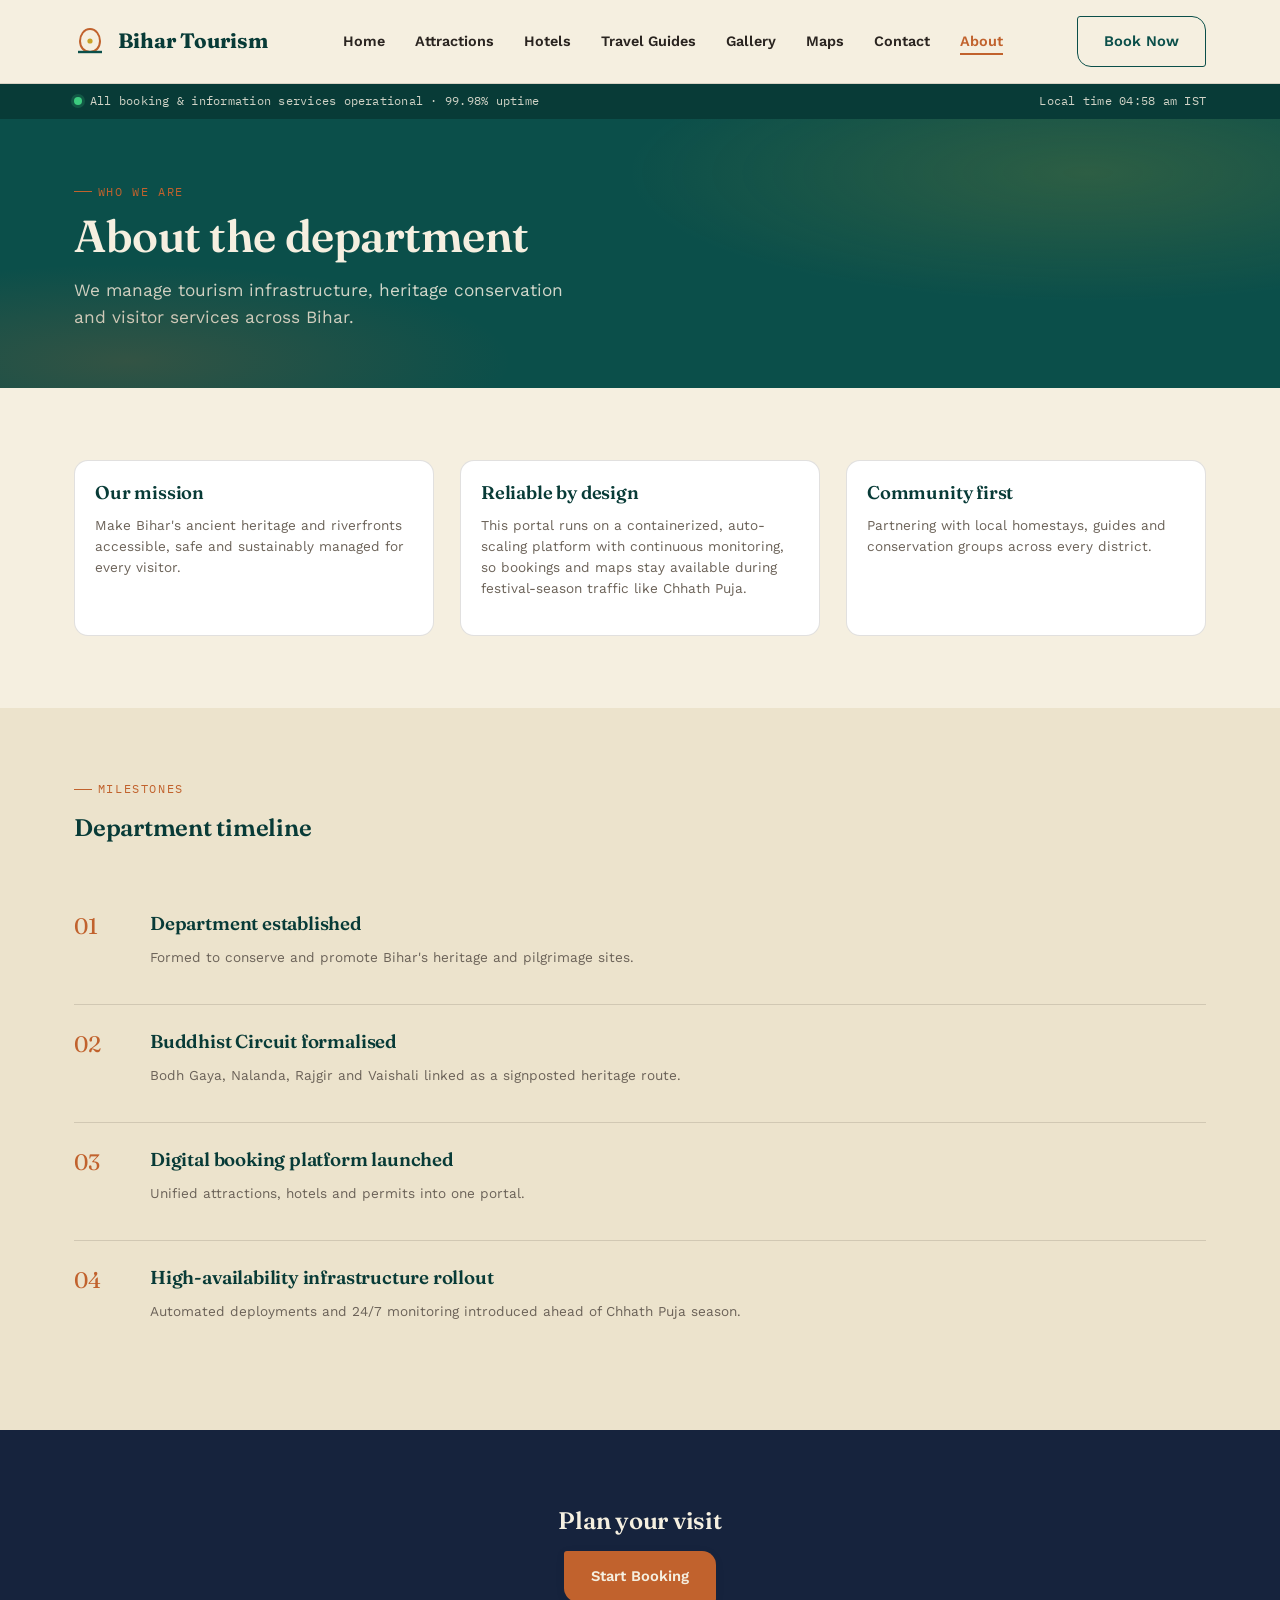
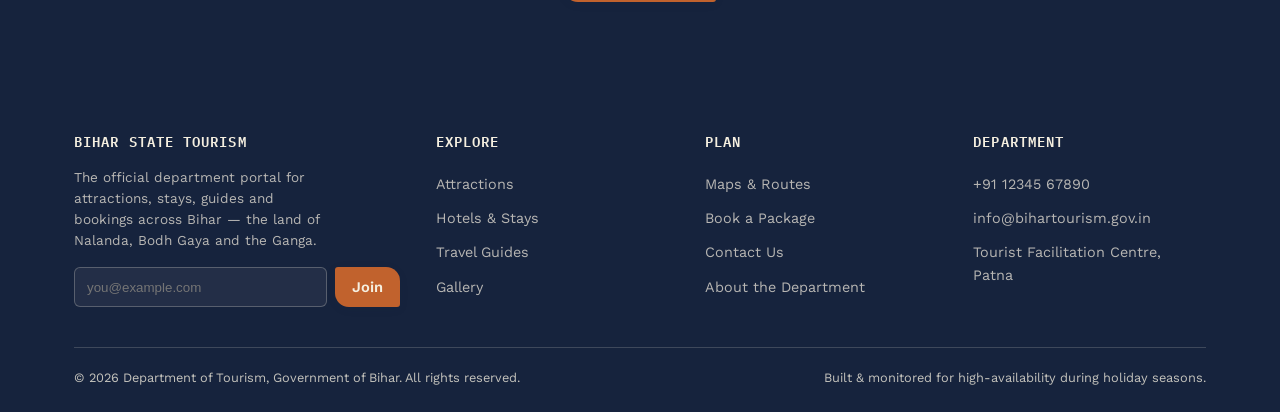
==== src/main/resources/templates/about.html @ 40209796 "frontend website done" ====
<!DOCTYPE html>
<html lang="en">
<head>
<meta charset="UTF-8">
<meta name="viewport" content="width=device-width, initial-scale=1.0">
<title>About · Bihar State Tourism</title>
<meta name="description" content="Learn about the Bihar Department of Tourism and how the portal stays reliable during peak season.">
<link rel="stylesheet" href="../static/css/style.css">
</head>
<body>
<a class="skip-link" href="#main">Skip to content</a>
<header class="site-header">
  <nav class="nav">
    <a class="brand" href="index.html">
      <svg class="mark" viewBox="0 0 32 32" fill="none" xmlns="http://www.w3.org/2000/svg" aria-hidden="true">
        <path d="M16 4 C10 4, 6 10, 6 16 C6 22, 10 27, 16 27 C22 27, 26 22, 26 16 C26 10, 22 4, 16 4Z" stroke="#C1622D" stroke-width="2" fill="none"/>
        <path d="M4 27h24" stroke="#0B4F4A" stroke-width="2.4"/>
        <circle cx="16" cy="16" r="2.6" fill="#C9A227"/>
      </svg>
      Bihar Tourism
    </a>
    <button class="nav-toggle" aria-label="Toggle menu" aria-expanded="false">
      <span></span><span></span><span></span>
    </button>
    <ul class="nav-links">
      <li><a href="index.html">Home</a></li>
      <li><a href="attractions.html">Attractions</a></li>
      <li><a href="hotels.html">Hotels</a></li>
      <li><a href="guides.html">Travel Guides</a></li>
      <li><a href="gallery.html">Gallery</a></li>
      <li><a href="maps.html">Maps</a></li>
      <li><a href="contact.html">Contact</a></li>
      <li><a href="about.html" class="active">About</a></li>
    </ul>
    <div class="nav-actions">
      <a class="btn btn-outline" href="booking.html">Book Now</a>
    </div>
  </nav>
</header>
<div class="status-strip">
  <div class="container">
    <span><span class="status-dot" aria-hidden="true"></span>All booking &amp; information services operational · 99.98% uptime</span>
    <span>Local time <span data-status-time>--:--</span> IST</span>
  </div>
</div>
<main id="main">

<section class="hero" style="padding:64px 0 40px;">
  <div class="container">
    <p class="eyebrow">Who we are</p>
    <h1 style="font-size:clamp(2rem,3.6vw,2.8rem);">About the department</h1>
    <p class="lead">We manage tourism infrastructure, heritage conservation and visitor services across Bihar.</p>
  </div>
</section>
<section>
  <div class="container">
    <div class="grid grid-3">
      <div class="card"><div class="body"><h3>Our mission</h3><p class="small">Make Bihar's ancient heritage and riverfronts accessible, safe and sustainably managed for every visitor.</p></div></div>
      <div class="card"><div class="body"><h3>Reliable by design</h3><p class="small">This portal runs on a containerized, auto-scaling platform with continuous monitoring, so bookings and maps stay available during festival-season traffic like Chhath Puja.</p></div></div>
      <div class="card"><div class="body"><h3>Community first</h3><p class="small">Partnering with local homestays, guides and conservation groups across every district.</p></div></div>
    </div>
  </div>
</section>
<section class="band-ivory-dim">
  <div class="container">
    <div class="section-head"><p class="eyebrow">Milestones</p><h2>Department timeline</h2></div>
    <div class="steps">
      <div class="step"><div class="num"></div><div><h3>Department established</h3><p class="small">Formed to conserve and promote Bihar's heritage and pilgrimage sites.</p></div></div>
      <div class="step"><div class="num"></div><div><h3>Buddhist Circuit formalised</h3><p class="small">Bodh Gaya, Nalanda, Rajgir and Vaishali linked as a signposted heritage route.</p></div></div>
      <div class="step"><div class="num"></div><div><h3>Digital booking platform launched</h3><p class="small">Unified attractions, hotels and permits into one portal.</p></div></div>
      <div class="step"><div class="num"></div><div><h3>High-availability infrastructure rollout</h3><p class="small">Automated deployments and 24/7 monitoring introduced ahead of Chhath Puja season.</p></div></div>
    </div>
  </div>
</section>
<section class="band-dark text-center">
  <div class="container">
    <h2>Plan your visit</h2>
    <a class="btn btn-primary" href="booking.html">Start Booking</a>
  </div>
</section>

</main>
<footer class="site-footer">
  <div class="container">
    <div class="footer-grid">
      <div>
        <h4>Bihar State Tourism</h4>
        <p class="small" style="color:rgba(245,239,224,0.72); max-width:32ch;">The official department portal for attractions, stays, guides and bookings across Bihar — the land of Nalanda, Bodh Gaya and the Ganga.</p>
        <form data-newsletter style="display:flex; gap:8px; margin-top:16px;">
          <label for="nl-email" class="visually-hidden" style="position:absolute; left:-9999px;">Email address</label>
          <input id="nl-email" type="email" placeholder="you@example.com" required
            style="flex:1; padding:10px 12px; border-radius:6px; border:1px solid rgba(245,239,224,0.25); background:rgba(245,239,224,0.06); color:#F5EFE0;">
          <button class="btn btn-primary" type="submit" style="padding:10px 16px;">Join</button>
        </form>
      </div>
      <div>
        <h4>Explore</h4>
        <a href="attractions.html">Attractions</a>
        <a href="hotels.html">Hotels &amp; Stays</a>
        <a href="guides.html">Travel Guides</a>
        <a href="gallery.html">Gallery</a>
      </div>
      <div>
        <h4>Plan</h4>
        <a href="maps.html">Maps &amp; Routes</a>
        <a href="booking.html">Book a Package</a>
        <a href="contact.html">Contact Us</a>
        <a href="about.html">About the Department</a>
      </div>
      <div>
        <h4>Department</h4>
        <a href="tel:+911234567890">+91 12345 67890</a>
        <a href="mailto:info@bihartourism.gov.in">info@bihartourism.gov.in</a>
        <a href="#">Tourist Facilitation Centre, Patna</a>
      </div>
    </div>
    <div class="footer-bottom">
      <span>© 2026 Department of Tourism, Government of Bihar. All rights reserved.</span>
      <span>Built &amp; monitored for high-availability during holiday seasons.</span>
    </div>
  </div>
</footer>
<button class="to-top" aria-label="Back to top">↑</button>
<script src="../static/js/script.js"></script>
</body>
</html>
---- src/main/resources/static/css/style.css ----
/* ==========================================================================
   Kokanya State Tourism — Design System
   "Where the Ghats Meet the Sea"
   Signature motif: the coastal temple arch (see --arch clip-paths & .arch-frame)
   ========================================================================== */

@import url('https://fonts.googleapis.com/css2?family=Fraunces:opsz,wght@9..144,400;9..144,500;9..144,600;9..144,700&family=Work+Sans:wght@400;500;600;700&family=IBM+Plex+Mono:wght@400;500&display=swap');

:root{
  /* Color tokens */
  --teal-deep:      #0B4F4A;
  --teal-ink:       #083B37;
  --terracotta:     #C1622D;
  --terracotta-dk:  #A34F22;
  --ivory:          #F5EFE0;
  --ivory-dim:      #ECE3CC;
  --indigo-night:   #16233D;
  --gold:           #C9A227;
  --charcoal:       #2A2420;
  --white:          #FFFFFF;
  --line:           rgba(42,36,32,0.14);
  --line-on-dark:   rgba(245,239,224,0.18);

  /* Type */
  --font-display: 'Fraunces', serif;
  --font-body: 'Work Sans', sans-serif;
  --font-mono: 'IBM Plex Mono', monospace;

  /* Layout */
  --max-w: 1180px;
  --radius-s: 6px;
  --radius-m: 14px;
  --shadow-1: 0 2px 10px rgba(22,35,61,0.08);
  --shadow-2: 0 16px 40px rgba(22,35,61,0.16);
}

*, *::before, *::after{ box-sizing: border-box; }
html{ scroll-behavior: smooth; }
@media (prefers-reduced-motion: reduce){
  html{ scroll-behavior: auto; }
  *{ animation-duration: 0.001ms !important; animation-iteration-count: 1 !important; transition-duration: 0.001ms !important; }
}

body{
  margin:0;
  font-family: var(--font-body);
  color: var(--charcoal);
  background: var(--ivory);
  line-height: 1.55;
  -webkit-font-smoothing: antialiased;
}

img{ max-width:100%; display:block; }
a{ color: inherit; text-decoration: none; }
ul{ margin:0; padding:0; list-style:none; }
h1,h2,h3,h4{ font-family: var(--font-display); margin:0 0 .5em; font-weight:600; letter-spacing:-0.01em; color: var(--teal-ink); }
p{ margin:0 0 1em; }

.eyebrow{
  font-family: var(--font-mono);
  font-size: 0.72rem;
  letter-spacing: 0.14em;
  text-transform: uppercase;
  color: var(--terracotta);
  display:flex; align-items:center; gap:.5em;
}
.eyebrow::before{ content:""; width:18px; height:1px; background: var(--terracotta); display:inline-block; }

.container{ max-width: var(--max-w); margin: 0 auto; padding: 0 24px; }
section{ padding: 72px 0; }

:focus-visible{ outline: 3px solid var(--gold); outline-offset: 2px; }

/* ---------- Buttons ---------- */
.btn{
  display:inline-flex; align-items:center; justify-content:center; gap:.5em;
  font-family: var(--font-body); font-weight:600; font-size:0.92rem;
  padding: 13px 26px; border-radius: 3px 14px 3px 14px;
  border: 1px solid transparent; cursor:pointer; transition: transform .18s ease, box-shadow .18s ease, background .18s ease;
  white-space: nowrap;
}
.btn:hover{ transform: translateY(-2px); }
.btn-primary{ background: var(--terracotta); color: var(--ivory); box-shadow: var(--shadow-1); }
.btn-primary:hover{ background: var(--terracotta-dk); box-shadow: var(--shadow-2); }
.btn-ghost{ background: transparent; border-color: var(--line-on-dark); color: inherit; }
.btn-ghost:hover{ border-color: currentColor; }
.btn-outline{ background:transparent; border-color: var(--teal-deep); color: var(--teal-deep); }
.btn-outline:hover{ background: var(--teal-deep); color: var(--ivory); }
.btn-block{ width:100%; }
.btn[disabled]{ opacity:.55; cursor:not-allowed; transform:none; }

/* ---------- Header / Nav ---------- */
.site-header{
  position: sticky; top:0; z-index: 100;
  background: rgba(245,239,224,0.92); backdrop-filter: blur(8px);
  border-bottom: 1px solid var(--line);
}
.nav{
  display:flex; align-items:center; justify-content:space-between;
  padding: 16px 24px; max-width: var(--max-w); margin:0 auto;
}
.brand{ display:flex; align-items:center; gap:.6em; font-family: var(--font-display); font-size:1.3rem; font-weight:700; color: var(--teal-ink); }
.brand .mark{ width:32px; height:32px; }
.nav-links{ display:flex; align-items:center; gap: 30px; }
.nav-links a{
  font-size: 0.9rem; font-weight:600; color: var(--charcoal); position:relative; padding: 4px 0;
}
.nav-links a::after{
  content:""; position:absolute; left:0; bottom:-2px; width:0; height:2px; background: var(--terracotta); transition: width .2s ease;
}
.nav-links a:hover::after, .nav-links a.active::after{ width:100%; }
.nav-links a.active{ color: var(--terracotta); }
.nav-actions{ display:flex; align-items:center; gap:14px; }
.nav-toggle{
  display:none; flex-direction:column; gap:5px; background:none; border:none; cursor:pointer; padding:8px;
}
.nav-toggle span{ width:24px; height:2px; background: var(--teal-ink); display:block; }

@media (max-width: 880px){
  .nav-toggle{ display:flex; }
  .nav-links{
    position:absolute; top:100%; left:0; right:0; background: var(--ivory);
    flex-direction:column; align-items:flex-start; gap:0; border-bottom:1px solid var(--line);
    max-height:0; overflow:hidden; transition: max-height .3s ease;
  }
  .nav-links.open{ max-height: 480px; }
  .nav-links a{ padding: 14px 24px; width:100%; border-bottom:1px solid var(--line); }
  .nav-links a::after{ display:none; }
  .nav-actions .btn-outline{ display:none; }
}

/* ---------- Hero ---------- */
.hero{
  position:relative; overflow:hidden; background: var(--teal-deep); color: var(--ivory);
  padding: 96px 0 64px;
}
.hero::before{
  content:""; position:absolute; inset:0;
  background:
    radial-gradient(60% 80% at 85% 20%, rgba(201,162,39,0.18), transparent 60%),
    radial-gradient(50% 60% at 10% 90%, rgba(193,98,45,0.22), transparent 60%);
  pointer-events:none;
}
.hero-grid{ position:relative; display:grid; grid-template-columns: 1.1fr .9fr; gap:48px; align-items:center; }
.hero h1{ color: var(--ivory); font-size: clamp(2.4rem, 4.4vw, 3.6rem); line-height:1.05; margin-bottom:.4em; }
.hero h1 em{ font-style:italic; color: var(--gold); }
.hero p.lead{ font-size:1.08rem; max-width: 46ch; color: rgba(245,239,224,0.85); }
.hero-cta{ display:flex; gap:14px; margin-top: 28px; flex-wrap:wrap; }
.hero-stats{ display:flex; gap:28px; margin-top:44px; flex-wrap:wrap; }
.hero-stats .stat b{ display:block; font-family: var(--font-display); font-size:1.6rem; color: var(--gold); }
.hero-stats .stat span{ font-size:0.78rem; color: rgba(245,239,224,0.7); text-transform:uppercase; letter-spacing:.06em; }

/* Signature arch motif */
.arch-frame{
  position:relative; border-radius: 50% 50% 3px 3px / 60% 60% 0 0;
  overflow:hidden; box-shadow: var(--shadow-2);
  aspect-ratio: 3/4;
}
.arch-frame img, .arch-frame .ph{ width:100%; height:100%; object-fit:cover; }
.arch-frame::after{
  content:""; position:absolute; inset:10px; border:1.5px solid rgba(245,239,224,0.55);
  border-radius: 50% 50% 3px 3px / 60% 60% 0 0; pointer-events:none;
}

/* Placeholder "photo" blocks (no binary images shipped in this build) */
.ph{
  display:flex; align-items:center; justify-content:center; text-align:center;
  color: var(--ivory); font-family:var(--font-mono); font-size:.72rem; letter-spacing:.08em; text-transform:uppercase;
  background: linear-gradient(135deg, var(--teal-deep), var(--indigo-night));
  padding: 10px;
}
.ph.gold{ background: linear-gradient(135deg, var(--terracotta), var(--gold)); }
.ph span{ opacity:.85; }

/* ---------- Section headers ---------- */
.section-head{ max-width: 640px; margin-bottom: 40px; }
.section-head.center{ margin-left:auto; margin-right:auto; text-align:center; }

/* ---------- Cards ---------- */
.grid{ display:grid; gap: 26px; }
.grid-3{ grid-template-columns: repeat(3, 1fr); }
.grid-4{ grid-template-columns: repeat(4, 1fr); }
.grid-2{ grid-template-columns: repeat(2, 1fr); }
@media (max-width: 980px){ .grid-3, .grid-4{ grid-template-columns: repeat(2,1fr); } }
@media (max-width: 620px){ .grid-2,.grid-3,.grid-4{ grid-template-columns: 1fr; } }

.card{
  background: var(--white); border-radius: var(--radius-m); overflow:hidden;
  border:1px solid var(--line); transition: transform .2s ease, box-shadow .2s ease;
  display:flex; flex-direction:column;
}
.card:hover{ transform: translateY(-4px); box-shadow: var(--shadow-2); }
.card .thumb{ aspect-ratio: 4/3; }
.card .body{ padding: 18px 20px 22px; display:flex; flex-direction:column; gap:8px; flex:1; }
.card .tag{
  font-family: var(--font-mono); font-size:.68rem; letter-spacing:.08em; text-transform:uppercase;
  color: var(--teal-deep); background: var(--ivory-dim); padding:3px 9px; border-radius:20px; align-self:flex-start;
}
.card h3{ font-size:1.15rem; margin:0; }
.card .meta{ font-size:.82rem; color:#6b6258; display:flex; gap:14px; }
.card .price{ font-family: var(--font-mono); font-weight:600; color: var(--terracotta); }
.card .foot{ margin-top:auto; display:flex; justify-content:space-between; align-items:center; padding-top:10px; }

/* ---------- Filters / search bar ---------- */
.filter-bar{
  display:flex; flex-wrap:wrap; gap:12px; align-items:center; padding:18px;
  background: var(--white); border:1px solid var(--line); border-radius: var(--radius-m);
  margin-bottom: 34px;
}
.filter-bar input[type="search"]{
  flex:1; min-width:200px; padding:11px 14px; border:1px solid var(--line); border-radius:8px; font-family:var(--font-body); font-size:.92rem;
}
.chip{
  font-family: var(--font-mono); font-size:.75rem; padding:8px 14px; border-radius:20px; border:1px solid var(--line);
  background: var(--ivory); cursor:pointer; transition: all .15s ease;
}
.chip.active, .chip:hover{ background: var(--teal-deep); color:var(--ivory); border-color: var(--teal-deep); }
.empty-state{ text-align:center; padding: 50px 20px; color:#786f63; display:none; }
.empty-state.show{ display:block; }

/* ---------- Forms ---------- */
.form-grid{ display:grid; grid-template-columns: 1fr 1fr; gap:18px; }
@media (max-width:620px){ .form-grid{ grid-template-columns:1fr; } }
.field{ display:flex; flex-direction:column; gap:6px; }
.field.full{ grid-column: 1 / -1; }
.field label{ font-size:.82rem; font-weight:600; color: var(--teal-ink); }
.field .hint{ font-size:.74rem; color:#8a8074; }
.field input, .field select, .field textarea{
  padding: 12px 14px; border:1px solid var(--line); border-radius:8px; font-family:var(--font-body); font-size:.94rem; background:var(--white);
  color: var(--charcoal);
}
.field input:focus, .field select:focus, .field textarea:focus{ border-color: var(--terracotta); }
.field.error input, .field.error select, .field.error textarea{ border-color:#B3402B; }
.field .err-msg{ font-size:.76rem; color:#B3402B; display:none; }
.field.error .err-msg{ display:block; }
.form-card{ background: var(--white); border:1px solid var(--line); border-radius: var(--radius-m); padding: 32px; box-shadow: var(--shadow-1); }

/* ---------- Banded sections ---------- */
.band-dark{ background: var(--indigo-night); color: var(--ivory); }
.band-dark h2{ color: var(--ivory); }
.band-ivory-dim{ background: var(--ivory-dim); }

/* ---------- Timeline / steps (guides) ---------- */
.steps{ counter-reset: step; display:flex; flex-direction:column; gap:0; }
.step{
  display:grid; grid-template-columns: 56px 1fr; gap:20px; padding: 22px 0; border-bottom:1px solid var(--line);
}
.step:last-child{ border-bottom:none; }
.step .num{
  counter-increment: step; font-family: var(--font-display); font-size:1.4rem; color: var(--terracotta);
}
.step .num::before{ content: counter(step, decimal-leading-zero); }

/* ---------- Gallery / lightbox ---------- */
.gallery-grid{ display:grid; grid-template-columns: repeat(4, 1fr); gap:14px; }
@media (max-width:900px){ .gallery-grid{ grid-template-columns: repeat(2,1fr); } }
.gallery-item{ cursor:pointer; border-radius: var(--radius-s); overflow:hidden; aspect-ratio:1; border:1px solid var(--line); }
.gallery-item .ph{ height:100%; }
.lightbox{
  position:fixed; inset:0; background: rgba(11,20,35,0.92); display:none; align-items:center; justify-content:center;
  z-index:1000; padding:30px; flex-direction:column; gap:14px;
}
.lightbox.open{ display:flex; }
.lightbox .lb-frame{ max-width:720px; width:100%; aspect-ratio:4/3; }
.lightbox .lb-cap{ color: var(--ivory); font-family:var(--font-mono); font-size:.85rem; text-align:center; }
.lightbox .lb-close{ position:absolute; top:24px; right:28px; background:none; border:none; color:var(--ivory); font-size:1.8rem; cursor:pointer; }
.lightbox .lb-nav{ display:flex; gap:20px; }
.lightbox .lb-nav button{ background: rgba(245,239,224,0.12); border:1px solid var(--line-on-dark); color:var(--ivory); border-radius:50%; width:40px; height:40px; cursor:pointer; }

/* Container settings */
.gallery-item .ph {
  position: relative;
  width: 100%;
  height: 100%;
}

/* Image formatting */
.gallery-item img {
  width: 100%;
  height: 100%;
  object-fit: cover;
  display: block;
}

/* Text overlay alignment */
.gallery-item .item-name {
  position: absolute;
  bottom: 0;
  left: 0;
  right: 0;
  background: linear-gradient(transparent, rgba(0, 0, 0, 0.75));
  color: #ffffff;
  padding: 12px 10px;
  font-size: 0.9rem;
  font-weight: 500;
  text-shadow: 1px 1px 2px rgba(0,0,0,0.5);
}


/* ---------- Maps page ---------- */
#map{ height: 520px; border-radius: var(--radius-m); border:1px solid var(--line); }
.map-legend{ display:flex; gap:16px; flex-wrap:wrap; margin-top:16px; font-size:.85rem; }
.map-legend span{ display:inline-flex; align-items:center; gap:6px; }
.dot{ width:10px; height:10px; border-radius:50%; display:inline-block; }

/* ---------- Booking summary ---------- */
.summary-card{
  background: var(--teal-deep); color: var(--ivory); border-radius: var(--radius-m); padding:26px;
  position:sticky; top:100px;
}
.summary-card h3{ color: var(--ivory); }
.summary-row{ display:flex; justify-content:space-between; padding:10px 0; border-bottom:1px solid var(--line-on-dark); font-size:.92rem; }
.summary-row.total{ font-weight:700; font-size:1.05rem; border-bottom:none; padding-top:16px; }

/* ---------- Status strip (infra/reliability nod) ---------- */
.status-strip{
  background: var(--teal-ink); color: rgba(245,239,224,0.85); font-family: var(--font-mono); font-size:.76rem;
  padding: 8px 0; letter-spacing:.02em;
}
.status-strip .container{ display:flex; align-items:center; justify-content:space-between; flex-wrap:wrap; gap:8px; }
.status-dot{ width:8px; height:8px; border-radius:50%; background:#3CCB7F; display:inline-block; margin-right:8px; box-shadow:0 0 0 3px rgba(60,203,127,0.2); }

/* ---------- Footer ---------- */
.site-footer{ background: var(--indigo-night); color: rgba(245,239,224,0.78); padding: 56px 0 24px; }
.footer-grid{ display:grid; grid-template-columns: 1.4fr 1fr 1fr 1fr; gap:36px; }
@media (max-width:820px){ .footer-grid{ grid-template-columns: 1fr 1fr; } }
.footer-grid h4{ color: var(--ivory); font-size:.85rem; text-transform:uppercase; letter-spacing:.08em; font-family:var(--font-mono); margin-bottom:16px; }
.footer-grid a{ display:block; padding:6px 0; font-size:.9rem; color: rgba(245,239,224,0.72); }
.footer-grid a:hover{ color: var(--gold); }
.footer-bottom{ margin-top:40px; padding-top:20px; border-top:1px solid var(--line-on-dark); display:flex; justify-content:space-between; flex-wrap:wrap; gap:10px; font-size:.8rem; }

/* ---------- Back to top ---------- */
.to-top{
  position:fixed; bottom:26px; right:26px; width:46px; height:46px; border-radius:50%;
  background: var(--terracotta); color:var(--ivory); border:none; cursor:pointer; box-shadow: var(--shadow-2);
  display:flex; align-items:center; justify-content:center; opacity:0; pointer-events:none; transition: opacity .25s ease, transform .25s ease;
  z-index: 90;
}
.to-top.show{ opacity:1; pointer-events:auto; }

/* ---------- Toast ---------- */
.toast{
  position:fixed; bottom:26px; left:50%; transform: translateX(-50%) translateY(20px);
  background: var(--teal-ink); color: var(--ivory); padding: 14px 22px; border-radius: 10px; font-size:.9rem;
  opacity:0; pointer-events:none; transition: all .3s ease; z-index: 200; box-shadow: var(--shadow-2);
}
.toast.show{ opacity:1; transform: translateX(-50%) translateY(0); }

/* ---------- Utility ---------- */
.text-center{ text-align:center; }
.mt-0{ margin-top:0; }
.small{ font-size:.85rem; color:#6b6258; }
.divider{ height:1px; background:var(--line); margin: 48px 0; border:none; }
.badge-list{ display:flex; gap:10px; flex-wrap:wrap; }
.skip-link{ position:absolute; left:-999px; top:0; background:var(--terracotta); color:var(--ivory); padding:10px 16px; z-index:1000; }
.skip-link:focus{ left:12px; top:12px; }
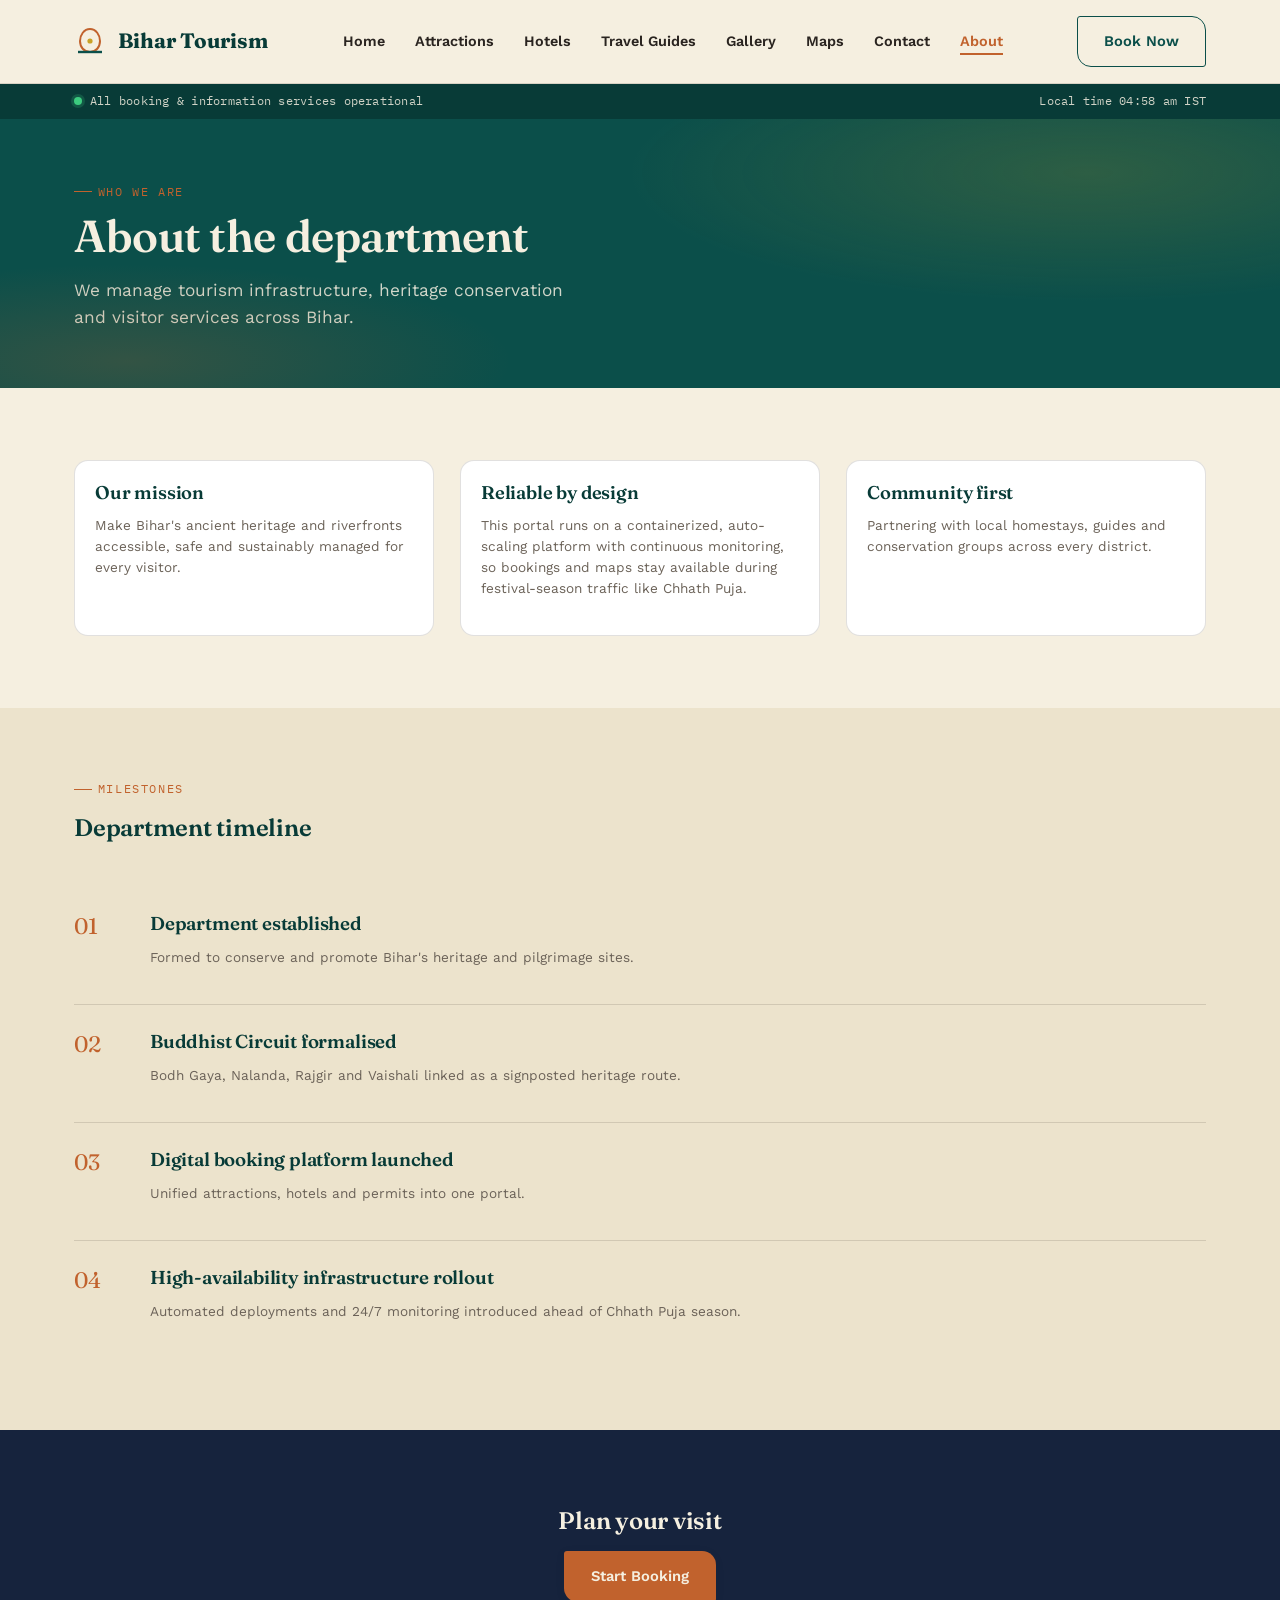
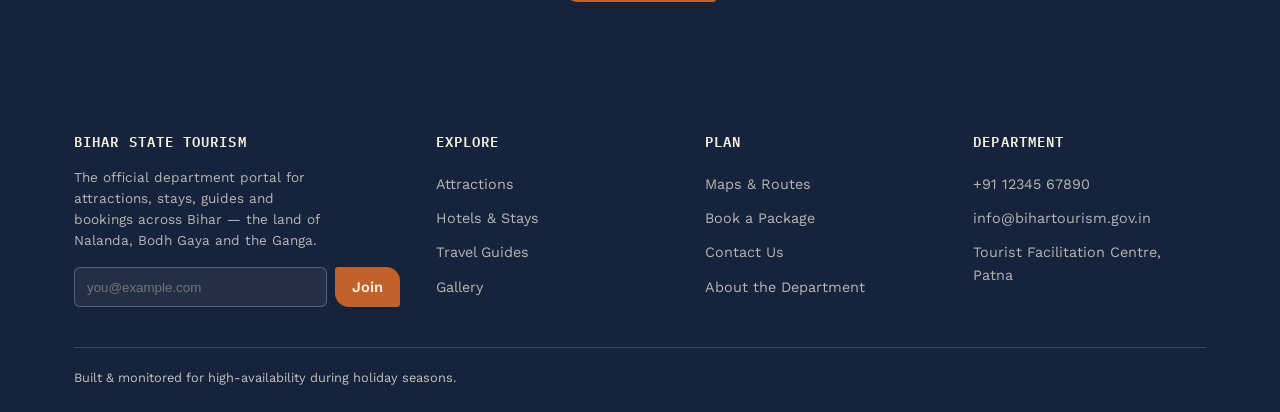
==== commit ae12bb85: "images added" ====
--- a/src/main/resources/templates/about.html
+++ b/src/main/resources/templates/about.html
@@ -39,7 +39,7 @@
 </header>
 <div class="status-strip">
   <div class="container">
-    <span><span class="status-dot" aria-hidden="true"></span>All booking &amp; information services operational · 99.98% uptime</span>
+    <span><span class="status-dot" aria-hidden="true"></span>All booking &amp; information services operational</span>
     <span>Local time <span data-status-time>--:--</span> IST</span>
   </div>
 </div>
@@ -115,7 +115,6 @@
       </div>
     </div>
     <div class="footer-bottom">
-      <span>© 2026 Department of Tourism, Government of Bihar. All rights reserved.</span>
       <span>Built &amp; monitored for high-availability during holiday seasons.</span>
     </div>
   </div>
